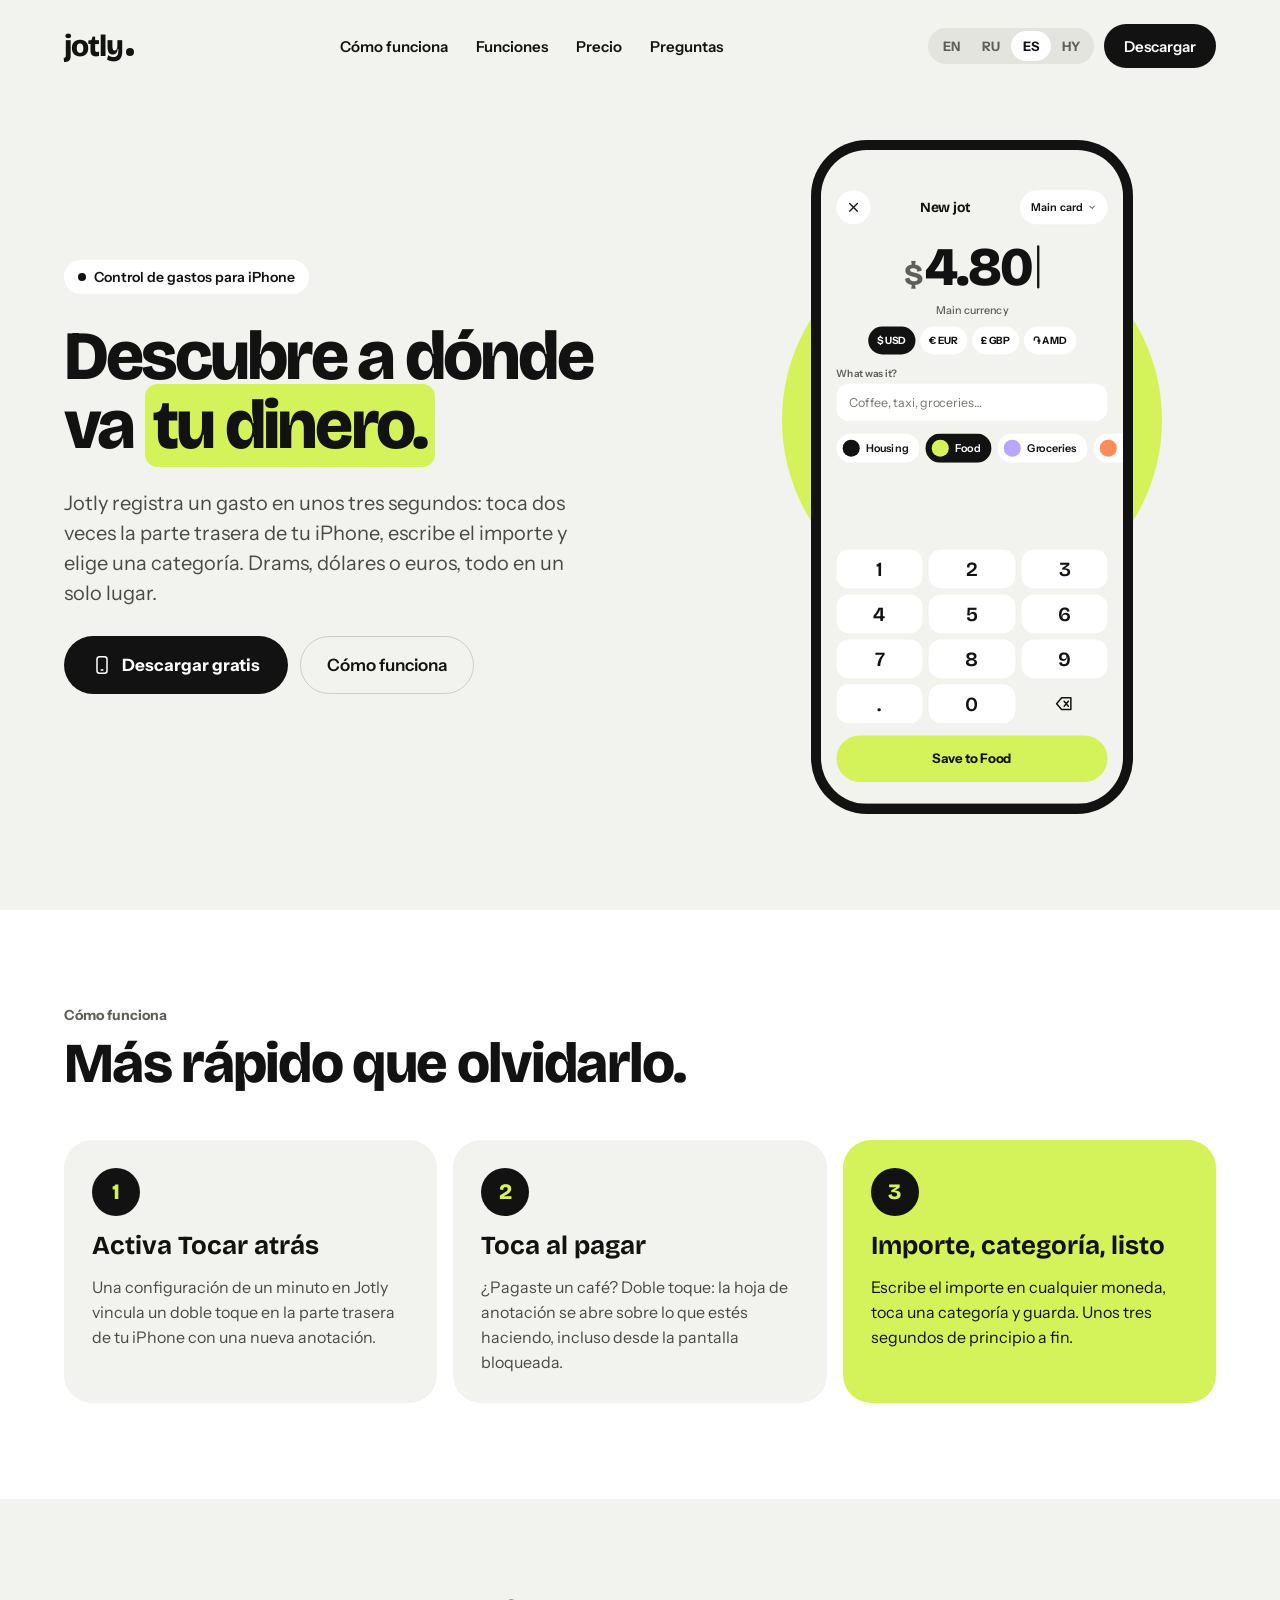
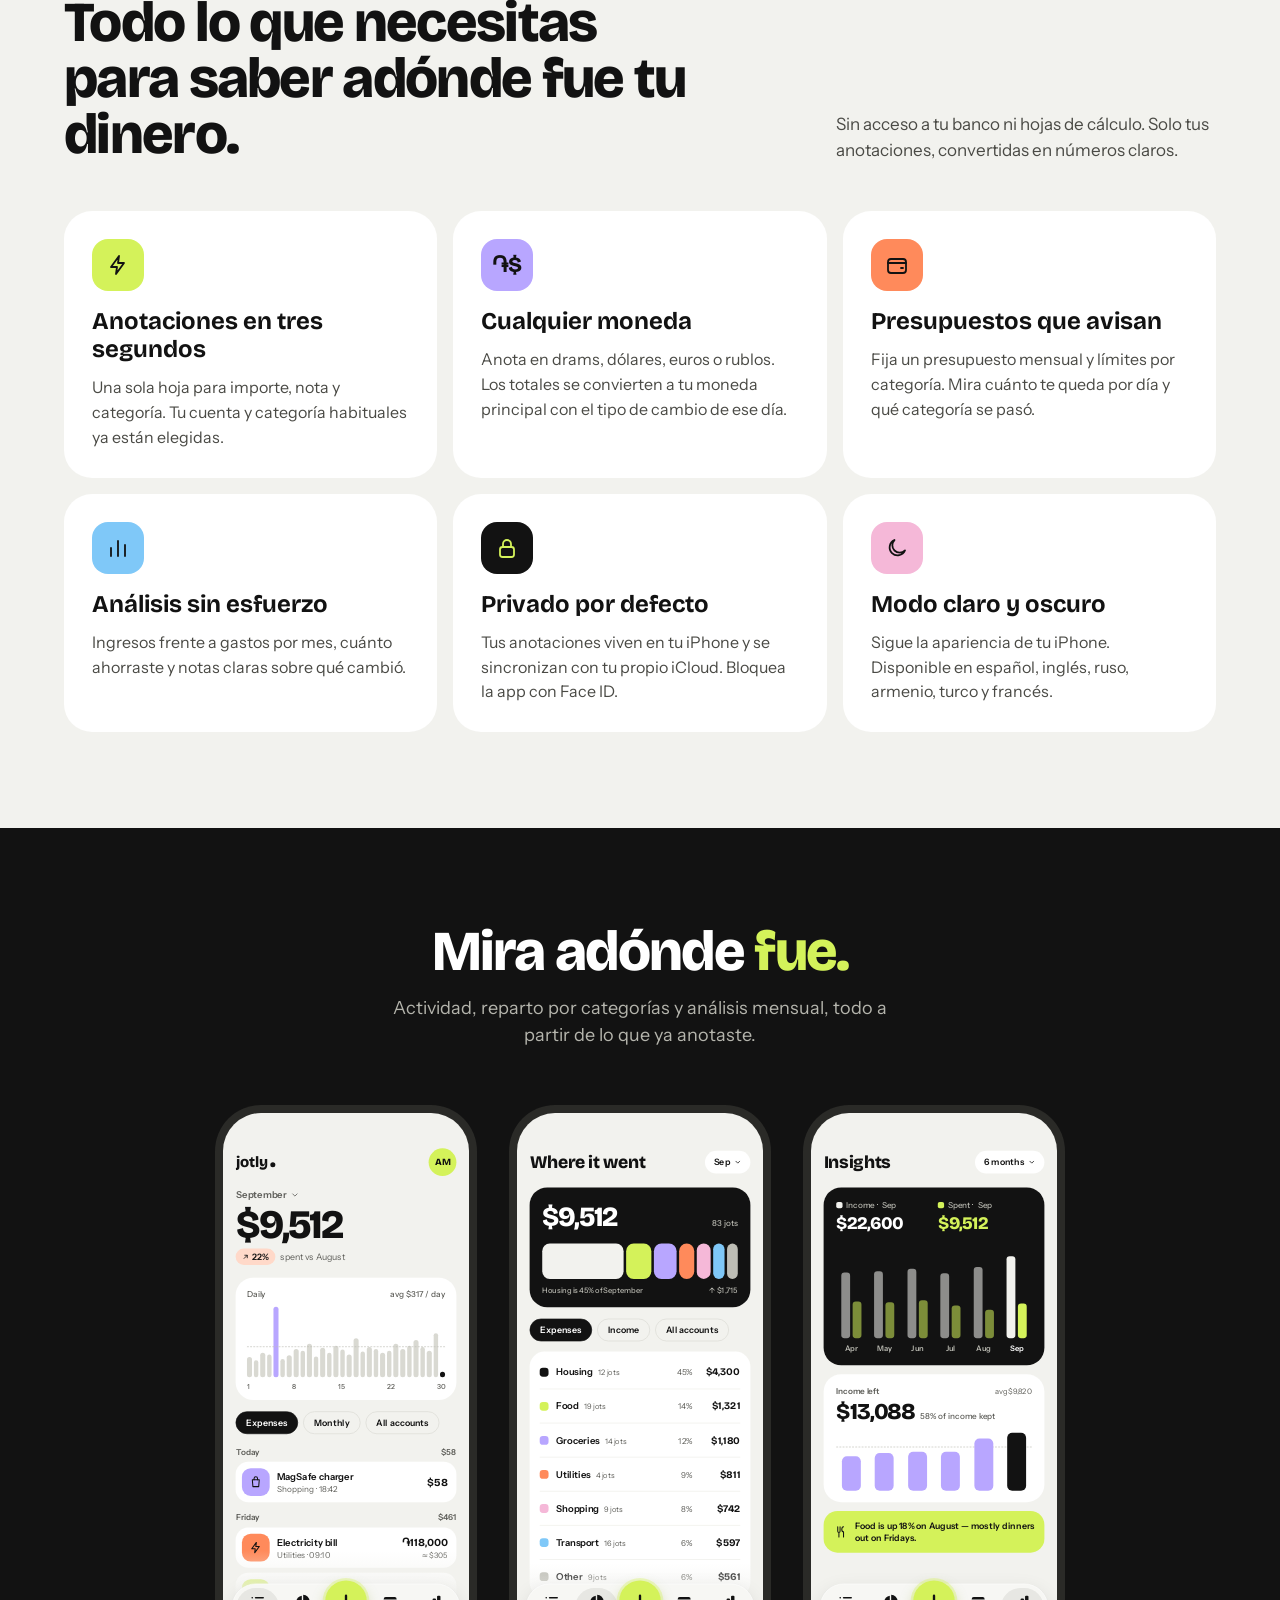
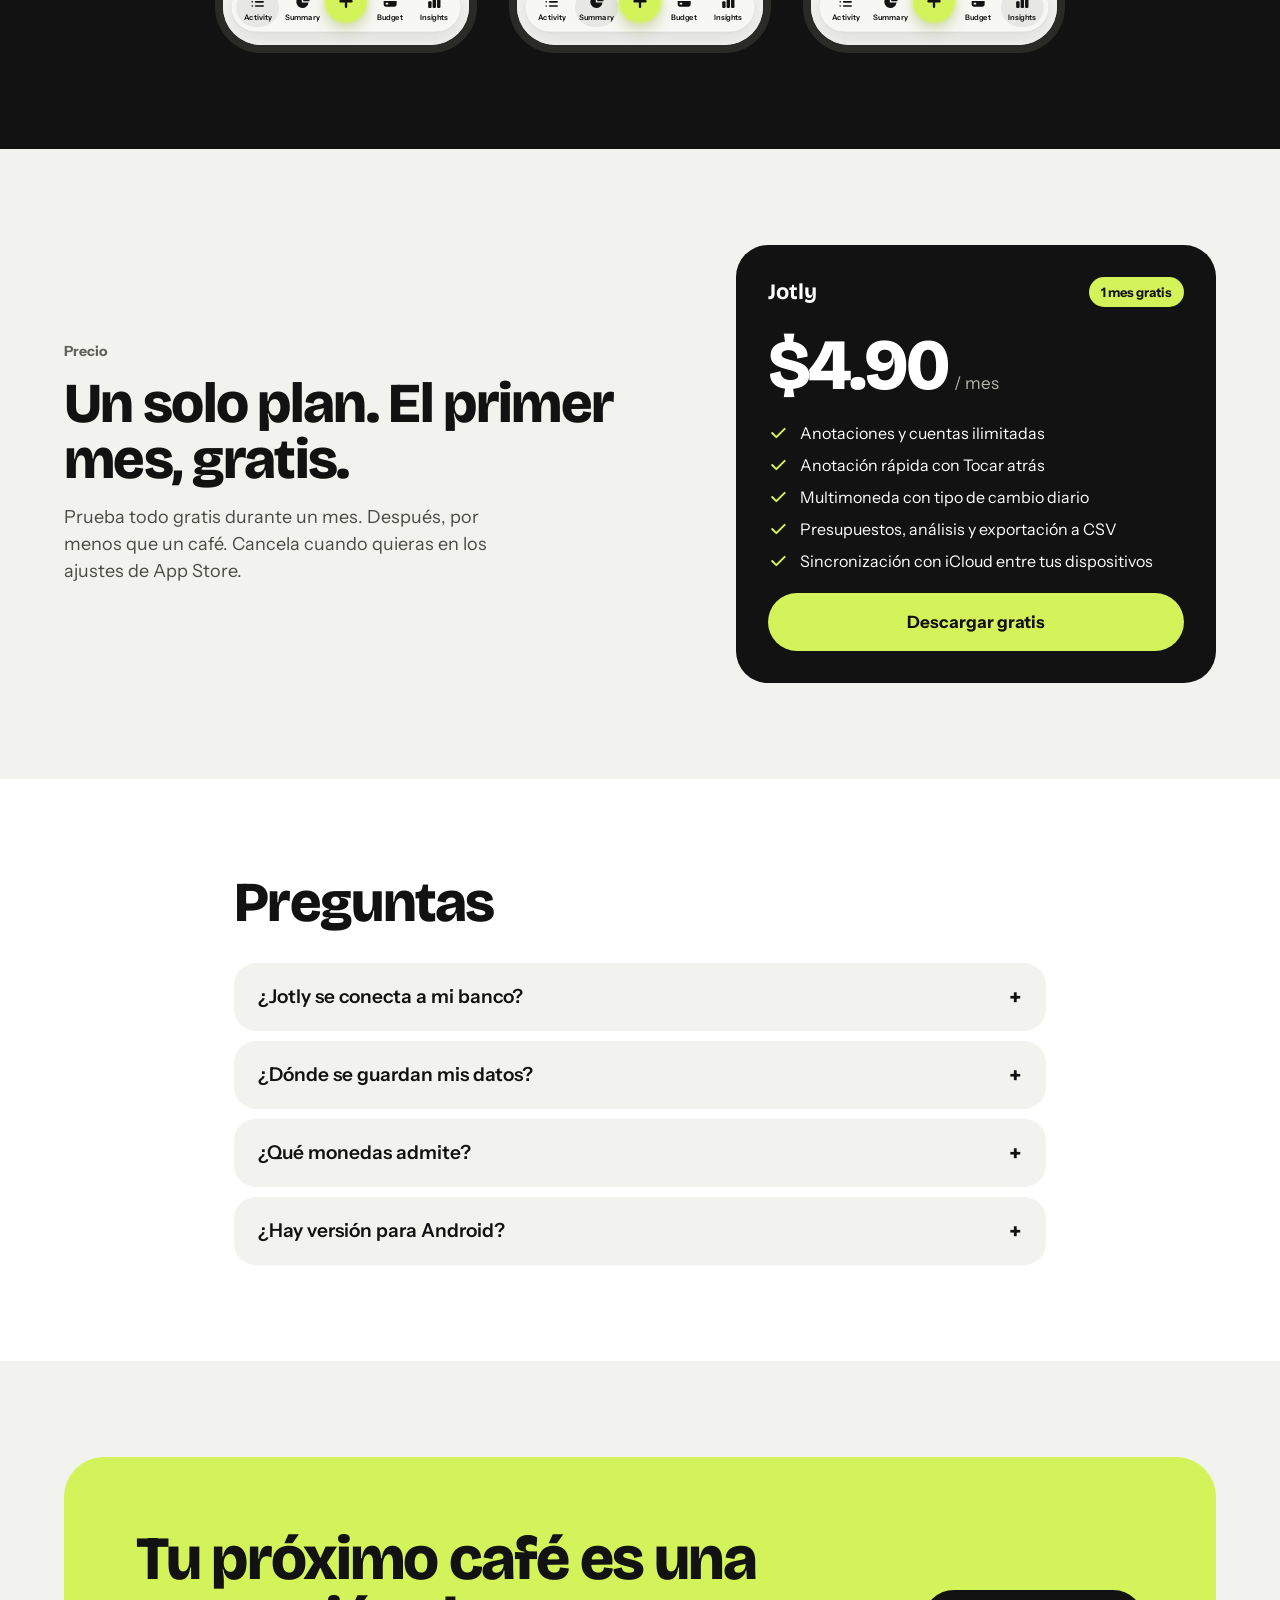
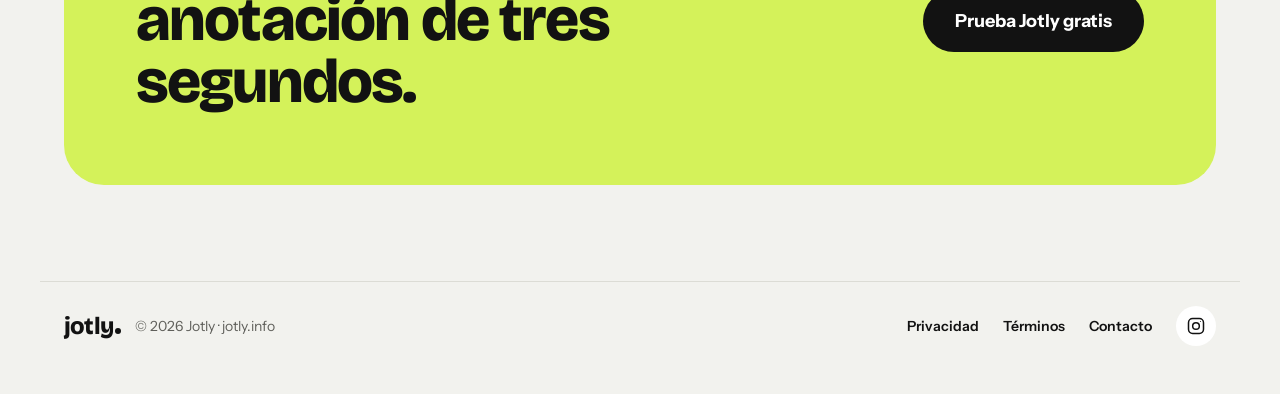
==== es/index.html @ 3db98c21 "Separate language pages: /ru/, /es/, /hy/ with hreflang - Each language is its own indexable page wi" ====
<!doctype html>
<html lang="es">
<head>
<meta charset="utf-8">
<meta name="viewport" content="width=device-width, initial-scale=1">
<title>Jotly — App para controlar tus gastos en iPhone</title>
<meta name="description" content="Registra un gasto en 3 segundos: toca dos veces la parte trasera de tu iPhone, escribe el importe y elige una categoría. Multimoneda, presupuestos y estadísticas.">
<meta name="theme-color" content="#F2F2EE">
<meta property="og:title" content="Jotly — App para controlar tus gastos en iPhone">
<meta property="og:description" content="Registra un gasto en 3 segundos: toca dos veces la parte trasera de tu iPhone, escribe el importe y elige una categoría. Multimoneda, presupuestos y estadísticas.">
<meta property="og:url" content="https://jotly.info/es/">
<meta property="og:type" content="website">
<meta property="og:locale" content="es_ES">
<meta property="og:site_name" content="Jotly">
<meta property="og:image" content="https://jotly.info/icons/og-image.png">
<meta property="og:image:width" content="1200">
<meta property="og:image:height" content="630">
<meta name="twitter:card" content="summary_large_image">
<meta name="twitter:image" content="https://jotly.info/icons/og-image.png">
<meta name="apple-itunes-app" content="app-id=6829495781">
<link rel="canonical" href="https://jotly.info/es/">
<!-- i18n:alternates -->
<link rel="alternate" hreflang="en" href="https://jotly.info/">
<link rel="alternate" hreflang="ru" href="https://jotly.info/ru/">
<link rel="alternate" hreflang="es" href="https://jotly.info/es/">
<link rel="alternate" hreflang="hy" href="https://jotly.info/hy/">
<link rel="alternate" hreflang="x-default" href="https://jotly.info/">
<!-- /i18n:alternates -->
<script type="application/ld+json">
[
 {
  "@context": "https://schema.org",
  "@type": "WebSite",
  "name": "Jotly",
  "alternateName": [
   "jotly.info",
   "Jotly app"
  ],
  "url": "https://jotly.info/"
 },
 {
  "@context": "https://schema.org",
  "@type": "Organization",
  "name": "Jotly",
  "url": "https://jotly.info/",
  "logo": "https://jotly.info/icons/icon-512.png",
  "sameAs": [
   "https://apps.apple.com/am/app/jotly-expense-tracker/id6829495781",
   "https://www.instagram.com/jotly.app/"
  ]
 },
 {
  "@context": "https://schema.org",
  "@type": "MobileApplication",
  "name": "Jotly: Quick Expense Jot",
  "operatingSystem": "iOS",
  "applicationCategory": "FinanceApplication",
  "url": "https://jotly.info/",
  "installUrl": "https://apps.apple.com/am/app/jotly-expense-tracker/id6829495781",
  "image": "https://jotly.info/icons/icon-512.png",
  "description": "Log an expense in about three seconds: double-tap the back of your iPhone, type the amount, pick a category. Multi-currency, budgets and insights."
 }
]
</script>
<link rel="icon" href="../favicon.ico" sizes="48x48">
<link rel="icon" href="../icons/favicon-32.png" type="image/png" sizes="32x32">
<link rel="icon" href="../icons/favicon-16.png" type="image/png" sizes="16x16">
<link rel="apple-touch-icon" href="../icons/apple-touch-icon.png">
<link rel="manifest" href="../site.webmanifest">
<link rel="preconnect" href="https://fonts.googleapis.com">
<link rel="preconnect" href="https://fonts.gstatic.com" crossorigin>
<link rel="stylesheet" href="https://fonts.googleapis.com/css2?family=Bricolage+Grotesque:opsz,wght@12..96,500;12..96,700;12..96,800&family=Instrument+Sans:wght@400;500;600;700&display=swap">
<!-- i18n:fonts --><!-- /i18n:fonts -->
<link rel="stylesheet" href="../css/styles.css">
</head>
<body>

<header class="site-header wrap">
  <a href="#top" class="logo" aria-label="Jotly home">jotly<span class="logo-dot"></span></a>
  <nav aria-label="Main" class="main-nav">
    <a href="#how" data-i18n="nav.how">Cómo funciona</a>
    <a href="#features" data-i18n="nav.features">Funciones</a>
    <a href="#pricing" data-i18n="nav.pricing">Precio</a>
    <a href="#faq" data-i18n="nav.faq">Preguntas</a>
  </nav>
  <div class="header-actions">
    <nav aria-label="Language" class="lang"><!-- i18n:switch -->
      <a href="../" hreflang="en" lang="en" title="English">EN</a>
      <a href="../ru/" hreflang="ru" lang="ru" title="Русский">RU</a>
      <a href="../es/" hreflang="es" lang="es" title="Español" aria-current="page">ES</a>
      <a href="../hy/" hreflang="hy" lang="hy" title="Հայերեն">HY</a>
    <!-- /i18n:switch --></nav>
    <a href="https://apps.apple.com/am/app/jotly-expense-tracker/id6829495781" class="btn btn-dark btn-sm" data-i18n="nav.cta">Descargar</a>
  </div>
</header>

<main>

<section id="top" class="hero wrap">
  <div class="hero-copy">
    <span class="pill"><span class="pill-dot"></span><span data-i18n="hero.badge">Control de gastos para iPhone</span></span>
    <h1 class="hero-title" data-i18n-html="hero.title">Descubre a dónde<br>va <mark>tu dinero.</mark></h1>
    <p class="hero-lede" data-i18n="hero.lede">Jotly registra un gasto en unos tres segundos: toca dos veces la parte trasera de tu iPhone, escribe el importe y elige una categoría. Drams, dólares o euros, todo en un solo lugar.</p>
    <div class="hero-ctas">
      <a href="https://apps.apple.com/am/app/jotly-expense-tracker/id6829495781" class="btn btn-dark btn-lg">
        <svg width="20" height="20" viewBox="0 0 24 24" fill="none" stroke="currentColor" stroke-width="1.8" stroke-linecap="round" stroke-linejoin="round" aria-hidden="true"><rect x="6" y="2" width="12" height="20" rx="3"/><path d="M11 18h2"/></svg>
        <span data-i18n="hero.cta">Descargar gratis</span>
      </a>
      <a href="#how" class="btn btn-outline btn-lg" data-i18n="hero.cta2">Cómo funciona</a>
    </div>
  </div>

  <div class="hero-visual">
    <div class="hero-blob" aria-hidden="true"></div>
    <div class="phone phone-lg">
      <div class="phone-screen">
        <div class="screen-scale">
          <!-- Quick jot screen (interactive demo) -->
          <div class="scr scr-jot" id="quickjot">
            <header class="jot-head">
              <span class="circ-btn" aria-hidden="true"><svg width="20" height="20" viewBox="0 0 24 24" fill="none" stroke="currentColor" stroke-width="2" stroke-linecap="round"><path d="M6 6l12 12M18 6L6 18"/></svg></span>
              <span class="jot-title">New jot</span>
              <span class="soft-chip">Main card<svg width="12" height="12" viewBox="0 0 24 24" fill="none" stroke="currentColor" stroke-width="2.4" stroke-linecap="round" stroke-linejoin="round" aria-hidden="true"><path d="M6 9l6 6 6-6"/></svg></span>
            </header>
            <div class="jot-amount-wrap">
              <div class="jot-amount" aria-live="polite">
                <span class="jot-sym" data-jot="sym">$</span>
                <span class="jot-num" data-jot="amount">4.80</span>
                <span class="jot-caret" aria-hidden="true"></span>
              </div>
              <div class="jot-conv" data-jot="conv"></div>
              <div role="group" aria-label="Currency" class="jot-curs" data-jot="curs"></div>
            </div>
            <div class="jot-note">
              <label for="jot-note">What was it?</label>
              <input id="jot-note" type="text" placeholder="Coffee, taxi, groceries…" autocomplete="off">
            </div>
            <div role="group" aria-label="Category" class="jot-cats" data-jot="cats"></div>
            <div class="spacer"></div>
            <div class="jot-keys" data-jot="keys"></div>
            <button type="button" class="jot-save" data-jot="save">Save to Food</button>
          </div>
        </div>
      </div>
    </div>
  </div>
</section>

<section id="how" class="band-white">
  <div class="wrap section stack-48">
    <div class="section-head">
      <span class="kicker" data-i18n="how.kicker">Cómo funciona</span>
      <h2 data-i18n="how.title">Más rápido que olvidarlo.</h2>
    </div>
    <ol class="steps">
      <li class="step">
        <span class="step-num">1</span>
        <h3 data-i18n="how.s1.t">Activa Tocar atrás</h3>
        <p data-i18n="how.s1.p">Una configuración de un minuto en Jotly vincula un doble toque en la parte trasera de tu iPhone con una nueva anotación.</p>
      </li>
      <li class="step">
        <span class="step-num">2</span>
        <h3 data-i18n="how.s2.t">Toca al pagar</h3>
        <p data-i18n="how.s2.p">¿Pagaste un café? Doble toque: la hoja de anotación se abre sobre lo que estés haciendo, incluso desde la pantalla bloqueada.</p>
      </li>
      <li class="step step-lime">
        <span class="step-num">3</span>
        <h3 data-i18n="how.s3.t">Importe, categoría, listo</h3>
        <p data-i18n="how.s3.p">Escribe el importe en cualquier moneda, toca una categoría y guarda. Unos tres segundos de principio a fin.</p>
      </li>
    </ol>
  </div>
</section>

<section id="features" class="wrap section stack-48">
  <div class="features-head">
    <h2 data-i18n="feat.title">Todo lo que necesitas para saber adónde fue tu dinero.</h2>
    <p data-i18n="feat.lede">Sin acceso a tu banco ni hojas de cálculo. Solo tus anotaciones, convertidas en números claros.</p>
  </div>
  <div class="features">
    <article class="feature">
      <span class="feat-icon" style="--c:var(--lime)"><svg width="24" height="24" viewBox="0 0 24 24" fill="none" stroke="#121212" stroke-width="1.8" stroke-linecap="round" stroke-linejoin="round" aria-hidden="true"><path d="M13 3L5 14h6l-1 7 8-11h-6z"/></svg></span>
      <h3 data-i18n="feat.1.t">Anotaciones en tres segundos</h3>
      <p data-i18n="feat.1.p">Una sola hoja para importe, nota y categoría. Tu cuenta y categoría habituales ya están elegidas.</p>
    </article>
    <article class="feature">
      <span class="feat-icon feat-icon-text" style="--c:var(--violet)">֏$</span>
      <h3 data-i18n="feat.2.t">Cualquier moneda</h3>
      <p data-i18n="feat.2.p">Anota en drams, dólares, euros o rublos. Los totales se convierten a tu moneda principal con el tipo de cambio de ese día.</p>
    </article>
    <article class="feature">
      <span class="feat-icon" style="--c:var(--orange)"><svg width="24" height="24" viewBox="0 0 24 24" fill="none" stroke="#121212" stroke-width="1.8" stroke-linecap="round" stroke-linejoin="round" aria-hidden="true"><rect x="3" y="6" width="18" height="14" rx="3"/><path d="M3 10h18M16 15h2"/></svg></span>
      <h3 data-i18n="feat.3.t">Presupuestos que avisan</h3>
      <p data-i18n="feat.3.p">Fija un presupuesto mensual y límites por categoría. Mira cuánto te queda por día y qué categoría se pasó.</p>
    </article>
    <article class="feature">
      <span class="feat-icon" style="--c:var(--sky)"><svg width="24" height="24" viewBox="0 0 24 24" fill="none" stroke="#121212" stroke-width="1.8" stroke-linecap="round" stroke-linejoin="round" aria-hidden="true"><path d="M5 20v-8M12 20V5M19 20v-11"/></svg></span>
      <h3 data-i18n="feat.4.t">Análisis sin esfuerzo</h3>
      <p data-i18n="feat.4.p">Ingresos frente a gastos por mes, cuánto ahorraste y notas claras sobre qué cambió.</p>
    </article>
    <article class="feature">
      <span class="feat-icon" style="--c:var(--ink)"><svg width="24" height="24" viewBox="0 0 24 24" fill="none" stroke="#D4F25A" stroke-width="1.8" stroke-linecap="round" stroke-linejoin="round" aria-hidden="true"><rect x="5" y="11" width="14" height="10" rx="2.5"/><path d="M8 11V8a4 4 0 0 1 8 0v3"/></svg></span>
      <h3 data-i18n="feat.5.t">Privado por defecto</h3>
      <p data-i18n="feat.5.p">Tus anotaciones viven en tu iPhone y se sincronizan con tu propio iCloud. Bloquea la app con Face ID.</p>
    </article>
    <article class="feature">
      <span class="feat-icon" style="--c:var(--pink)"><svg width="24" height="24" viewBox="0 0 24 24" fill="none" stroke="#121212" stroke-width="1.8" stroke-linecap="round" stroke-linejoin="round" aria-hidden="true"><path d="M20 14.5A8 8 0 1 1 9.5 4a6.5 6.5 0 0 0 10.5 10.5z"/></svg></span>
      <h3 data-i18n="feat.6.t">Modo claro y oscuro</h3>
      <p data-i18n="feat.6.p">Sigue la apariencia de tu iPhone. Disponible en español, inglés, ruso, armenio, turco y francés.</p>
    </article>
  </div>
</section>

<section aria-label="App screens" class="band-dark">
  <div class="wrap section screens-section">
    <div class="center-head">
      <h2 data-i18n-html="screens.title">Mira adónde <span class="lime-text">fue.</span></h2>
      <p data-i18n="screens.lede">Actividad, reparto por categorías y análisis mensual, todo a partir de lo que ya anotaste.</p>
    </div>
    <div class="screens">

      <!-- Activity -->
      <div class="phone phone-sm"><div class="phone-screen"><div class="screen-scale">
        <div class="scr scr-tab">
          <header class="tab-head">
            <div class="logo logo-app">jotly<span class="logo-dot"></span></div>
            <span class="avatar">AM</span>
          </header>
          <section class="act-top">
            <span class="month-btn">September<svg width="14" height="14" viewBox="0 0 24 24" fill="none" stroke="currentColor" stroke-width="2.2" stroke-linecap="round" stroke-linejoin="round" aria-hidden="true"><path d="M6 9l6 6 6-6"/></svg></span>
            <div class="big-num">$9,512</div>
            <div class="delta-line"><span class="delta"><svg width="12" height="12" viewBox="0 0 24 24" fill="none" stroke="currentColor" stroke-width="2.6" stroke-linecap="round" stroke-linejoin="round" aria-hidden="true"><path d="M7 17L17 7M9 7h8v8"/></svg>22%</span>spent vs August</div>
          </section>
          <section class="card-white daily">
            <div class="row-between muted-13"><span>Daily</span><span>avg $317 / day</span></div>
            <div class="bars" id="daily-bars"><div class="bars-avg"></div></div>
            <div class="row-between bar-axis"><span>1</span><span>8</span><span>15</span><span>22</span><span>30</span></div>
          </section>
          <div class="chips">
            <span class="chip chip-on">Expenses</span><span class="chip">Monthly</span><span class="chip">All accounts</span>
          </div>
          <section class="tx-list">
            <div class="row-between tx-day"><span>Today</span><span>$58</span></div>
            <div class="tx">
              <div class="tx-icon" style="background:#B8A6FF"><svg width="22" height="22" viewBox="0 0 24 24" fill="none" stroke="#121212" stroke-width="1.8" stroke-linecap="round" stroke-linejoin="round" aria-hidden="true"><path d="M6 8h12l-1 12H7L6 8z"/><path d="M9 8V6a3 3 0 0 1 6 0v2"/></svg></div>
              <div class="tx-main"><span class="tx-name">MagSafe charger</span><span class="tx-meta">Shopping · 18:42</span></div>
              <span class="tx-amt">$58</span>
            </div>
            <div class="row-between tx-day tx-day-gap"><span>Friday</span><span>$461</span></div>
            <div class="tx">
              <div class="tx-icon" style="background:#FF8A5B"><svg width="22" height="22" viewBox="0 0 24 24" fill="none" stroke="#121212" stroke-width="1.8" stroke-linecap="round" stroke-linejoin="round" aria-hidden="true"><path d="M13 3L5 14h6l-1 7 8-11h-6z"/></svg></div>
              <div class="tx-main"><span class="tx-name">Electricity bill</span><span class="tx-meta">Utilities · 09:10</span></div>
              <span class="tx-amt-wrap"><span class="tx-amt">֏118,000</span><span class="tx-conv">≈ $305</span></span>
            </div>
            <div class="tx">
              <div class="tx-icon" style="background:#D4F25A"><svg width="22" height="22" viewBox="0 0 24 24" fill="none" stroke="#121212" stroke-width="1.8" stroke-linecap="round" stroke-linejoin="round" aria-hidden="true"><path d="M7 3v8a2 2 0 0 0 4 0V3M9 13v8M17 3c-2 0-3 2-3 5s1 4 3 4v9"/></svg></div>
              <div class="tx-main"><span class="tx-name">Dinner out</span><span class="tx-meta">Food · 20:15</span></div>
              <span class="tx-amt">$132</span>
            </div>
          </section>
          <div class="fade" aria-hidden="true"></div>
          <div class="tabbar" data-active="activity" aria-hidden="true"></div>
        </div>
      </div></div></div>

      <!-- Summary -->
      <div class="phone phone-sm"><div class="phone-screen"><div class="screen-scale">
        <div class="scr scr-tab">
          <header class="tab-head">
            <span class="scr-h1">Where it went</span>
            <span class="soft-chip soft-chip-sm">Sep<svg width="12" height="12" viewBox="0 0 24 24" fill="none" stroke="currentColor" stroke-width="2.4" stroke-linecap="round" stroke-linejoin="round" aria-hidden="true"><path d="M6 9l6 6 6-6"/></svg></span>
          </header>
          <section class="card-dark sum-card">
            <div class="row-between baseline">
              <span class="dark-num">$9,512</span>
              <span class="grey-13">83 jots</span>
            </div>
            <div class="split" id="sum-split"></div>
            <div class="row-between grey-12 split-foot"><span>Housing is 45% of September</span><span>↑ $1,715</span></div>
          </section>
          <div class="chips">
            <span class="chip chip-on">Expenses</span><span class="chip">Income</span><span class="chip">All accounts</span>
          </div>
          <ul class="cat-list" id="sum-list"></ul>
          <div class="fade fade-130" aria-hidden="true"></div>
          <div class="tabbar" data-active="summary" aria-hidden="true"></div>
        </div>
      </div></div></div>

      <!-- Insights -->
      <div class="phone phone-sm"><div class="phone-screen"><div class="screen-scale">
        <div class="scr scr-tab" id="insights">
          <header class="tab-head">
            <span class="scr-h1">Insights</span>
            <span class="soft-chip soft-chip-sm">6 months<svg width="12" height="12" viewBox="0 0 24 24" fill="none" stroke="currentColor" stroke-width="2.4" stroke-linecap="round" stroke-linejoin="round" aria-hidden="true"><path d="M6 9l6 6 6-6"/></svg></span>
          </header>
          <section class="card-dark ins-card">
            <div class="ins-totals">
              <div class="ins-total"><span class="grey-13 legend"><span class="sw" style="background:#F2F2EE"></span>Income · <span data-ins="name">Sep</span></span><span class="ins-num" data-ins="inc">$22,600</span></div>
              <div class="ins-total"><span class="grey-13 legend"><span class="sw" style="background:#D4F25A"></span>Spent · <span data-ins="name">Sep</span></span><span class="ins-num lime-text" data-ins="exp">$9,512</span></div>
            </div>
            <div class="ins-months" data-ins="months"></div>
          </section>
          <section class="card-white left-card">
            <div class="row-between baseline"><span class="muted-13 bold">Income left</span><span class="muted-12">avg $9,820</span></div>
            <div class="left-line"><span class="left-num" data-ins="left">$13,088</span><span class="muted-13"><span data-ins="rate">58%</span> of income kept</span></div>
            <div class="left-bars" data-ins="leftbars"><div class="left-avg" data-ins="avg"></div></div>
          </section>
          <div class="ins-note">
            <svg width="22" height="22" viewBox="0 0 24 24" fill="none" stroke="#121212" stroke-width="1.8" stroke-linecap="round" stroke-linejoin="round" aria-hidden="true"><path d="M7 3v8a2 2 0 0 0 4 0V3M9 13v8M17 3c-2 0-3 2-3 5s1 4 3 4v9"/></svg>
            <span>Food is up 18% on August — mostly dinners out on Fridays.</span>
          </div>
          <div class="fade fade-120" aria-hidden="true"></div>
          <div class="tabbar" data-active="insights" aria-hidden="true"></div>
        </div>
      </div></div></div>

    </div>
  </div>
</section>

<section id="pricing" class="wrap section pricing">
  <div class="pricing-copy">
    <span class="kicker" data-i18n="price.kicker">Precio</span>
    <h2 data-i18n="price.title">Un solo plan. El primer mes, gratis.</h2>
    <p data-i18n="price.lede">Prueba todo gratis durante un mes. Después, por menos que un café. Cancela cuando quieras en los ajustes de App Store.</p>
  </div>
  <div class="price-card">
    <div class="row-between center">
      <span class="price-name">Jotly</span>
      <span class="lime-badge" data-i18n="price.badge">1 mes gratis</span>
    </div>
    <div class="price"><span class="price-num">$4.90</span><span class="price-per" data-i18n="price.per">/ mes</span></div>
    <ul class="checks">
      <li><svg width="20" height="20" viewBox="0 0 24 24" fill="none" stroke="#D4F25A" stroke-width="2.4" stroke-linecap="round" stroke-linejoin="round" aria-hidden="true"><path d="M5 12l5 5L20 7"/></svg><span data-i18n="price.f1">Anotaciones y cuentas ilimitadas</span></li>
      <li><svg width="20" height="20" viewBox="0 0 24 24" fill="none" stroke="#D4F25A" stroke-width="2.4" stroke-linecap="round" stroke-linejoin="round" aria-hidden="true"><path d="M5 12l5 5L20 7"/></svg><span data-i18n="price.f2">Anotación rápida con Tocar atrás</span></li>
      <li><svg width="20" height="20" viewBox="0 0 24 24" fill="none" stroke="#D4F25A" stroke-width="2.4" stroke-linecap="round" stroke-linejoin="round" aria-hidden="true"><path d="M5 12l5 5L20 7"/></svg><span data-i18n="price.f3">Multimoneda con tipo de cambio diario</span></li>
      <li><svg width="20" height="20" viewBox="0 0 24 24" fill="none" stroke="#D4F25A" stroke-width="2.4" stroke-linecap="round" stroke-linejoin="round" aria-hidden="true"><path d="M5 12l5 5L20 7"/></svg><span data-i18n="price.f4">Presupuestos, análisis y exportación a CSV</span></li>
      <li><svg width="20" height="20" viewBox="0 0 24 24" fill="none" stroke="#D4F25A" stroke-width="2.4" stroke-linecap="round" stroke-linejoin="round" aria-hidden="true"><path d="M5 12l5 5L20 7"/></svg><span data-i18n="price.f5">Sincronización con iCloud entre tus dispositivos</span></li>
    </ul>
    <a href="https://apps.apple.com/am/app/jotly-expense-tracker/id6829495781" class="btn btn-lime btn-lg btn-block" data-i18n="price.cta">Descargar gratis</a>
  </div>
</section>

<section id="faq" class="band-white">
  <div class="wrap-narrow section faq">
    <h2 data-i18n="faq.title">Preguntas</h2>
    <div class="faq-list">
      <details><summary data-i18n="faq.1.q">¿Jotly se conecta a mi banco?</summary><p data-i18n="faq.1.a">No. Tú anotas lo que gastas, así que no hace falta acceder a tu banco. Pronto llegarán las anotaciones automáticas de pagos con Apple Wallet.</p></details>
      <details><summary data-i18n="faq.2.q">¿Dónde se guardan mis datos?</summary><p data-i18n="faq.2.a">En tu iPhone, sincronizados con tu propia cuenta de iCloud. Puedes exportarlo todo a CSV cuando quieras.</p></details>
      <details><summary data-i18n="faq.3.q">¿Qué monedas admite?</summary><p data-i18n="faq.3.a">Cualquiera. Elige una moneda principal para totales y presupuestos; cada anotación conserva su importe original y el tipo de cambio de ese día.</p></details>
      <details><summary data-i18n="faq.4.q">¿Hay versión para Android?</summary><p data-i18n="faq.4.a">Por ahora Jotly es solo para iPhone. Está disponible en español, inglés, ruso, armenio, turco y francés.</p></details>
    </div>
  </div>
</section>

<section class="wrap section">
  <div class="final-cta">
    <h2 data-i18n="final.title">Tu próximo café es una anotación de tres segundos.</h2>
    <a href="https://apps.apple.com/am/app/jotly-expense-tracker/id6829495781" class="btn btn-dark btn-xl" data-i18n="final.cta">Prueba Jotly gratis</a>
  </div>
</section>

</main>

<footer class="site-footer wrap">
  <div class="footer-brand">
    <span class="logo logo-sm">jotly<span class="logo-dot"></span></span>
    <span class="muted-14">© 2026 Jotly · jotly.info</span>
  </div>
  <nav aria-label="Footer" class="footer-nav">
    <a href="../privacy.html" data-i18n="foot.privacy">Privacidad</a>
    <a href="../terms.html" data-i18n="foot.terms">Términos</a>
    <a href="../contact.html" data-i18n="foot.contact">Contacto</a>
    <a href="https://www.instagram.com/jotly.app/" class="social" aria-label="Jotly on Instagram (@jotly.app)" target="_blank" rel="noopener"><svg width="20" height="20" viewBox="0 0 24 24" fill="none" stroke="currentColor" stroke-width="1.8" stroke-linecap="round" stroke-linejoin="round" aria-hidden="true"><rect x="3" y="3" width="18" height="18" rx="5"/><circle cx="12" cy="12" r="4"/><circle cx="17.3" cy="6.7" r="0.6" fill="currentColor" stroke="none"/></svg></a>
  </nav>
</footer>

<script src="../js/main.js"></script>
</body>
</html>
---- css/styles.css ----
/* Jotly website — tokens from the Jotly design canvas */
:root {
  --bg: #F2F2EE;
  --ink: #121212;
  --white: #FFFFFF;
  --lime: #D4F25A;
  --violet: #B8A6FF;
  --orange: #FF8A5B;
  --sky: #7FC8F8;
  --pink: #F5B8D8;
  --text-2: #4A4A45;
  --text-3: #5F5F5A;
  --grey-dark: #B5B5AD;
  --chip-bg: #E4E4DE;
  --line: #CFCFC7;
  --rule: #DCDCD5;
  --display: 'Bricolage Grotesque', system-ui, sans-serif;
  --body: 'Instrument Sans', system-ui, sans-serif;
}

*, *::before, *::after { box-sizing: border-box; }
html { scroll-behavior: smooth; -webkit-text-size-adjust: 100%; }
body { margin: 0; background: var(--bg); color: var(--ink); font-family: var(--body); -webkit-font-smoothing: antialiased; }
a { color: var(--ink); }
a:hover { color: #000; }
img, svg { flex-shrink: 0; }
button { font: inherit; }
:focus-visible { outline: 3px solid var(--ink); outline-offset: 3px; border-radius: 8px; }
.band-dark :focus-visible, .price-card :focus-visible { outline-color: var(--lime); }
@media (prefers-reduced-motion: reduce) { html { scroll-behavior: auto; } }

h2 { margin: 0; font-family: var(--display); font-weight: 800; font-size: clamp(36px, 4.4vw, 60px); line-height: 1; letter-spacing: -0.03em; }
h3 { margin: 0; font-family: var(--display); font-weight: 700; }

.wrap { max-width: 1200px; margin: 0 auto; padding-left: 24px; padding-right: 24px; }
.wrap-narrow { max-width: 860px; margin: 0 auto; padding-left: 24px; padding-right: 24px; }
.section { padding-top: 96px; padding-bottom: 96px; }
.stack-48 { display: flex; flex-direction: column; gap: 48px; }
.band-white { background: var(--white); }
.band-dark { background: var(--ink); color: var(--white); }
.kicker { font-size: 14px; font-weight: 700; color: var(--text-3); }
.lime-text { color: var(--lime); }
.muted-14 { font-size: 14px; color: var(--text-3); }
.fine { font-size: 14px; color: var(--text-3); }

/* Logo */
.logo { display: flex; align-items: baseline; font-family: var(--display); font-weight: 800; font-size: 30px; letter-spacing: -1px; text-decoration: none; color: var(--ink); }
.logo-dot { display: inline-block; width: 8px; height: 8px; border-radius: 4px; background: var(--ink); margin-left: 3px; }
.logo-sm { font-size: 24px; letter-spacing: -0.8px; }
.logo-sm .logo-dot { width: 6px; height: 6px; border-radius: 3px; margin-left: 2px; }

/* Buttons */
.btn { display: inline-flex; align-items: center; justify-content: center; gap: 10px; border-radius: 999px; font-weight: 700; text-decoration: none; white-space: nowrap; }
.btn-sm { height: 44px; padding: 0 20px; font-size: 15px; font-weight: 600; }
.btn-lg { height: 58px; padding: 0 28px; font-size: 17px; }
.btn-xl { height: 62px; padding: 0 32px; font-size: 18px; }
.btn-block { width: 100%; }
.btn-dark { background: var(--ink); color: var(--white); }
.btn-dark:hover { color: var(--white); background: #000; }
.btn-lime { background: var(--lime); color: var(--ink); }
.btn-lime:hover { color: var(--ink); background: #DDF870; }
.btn-outline { border: 1.5px solid var(--line); font-weight: 600; padding: 0 26px; }
.btn-outline:hover { border-color: var(--ink); }

/* Header */
.site-header { padding-top: 24px; padding-bottom: 24px; display: flex; flex-wrap: wrap; align-items: center; justify-content: space-between; gap: 16px; }
.main-nav { display: flex; flex-wrap: wrap; align-items: center; gap: 8px 28px; font-size: 15px; font-weight: 600; }
.main-nav a, .footer-nav a { text-decoration: none; }
.main-nav a:hover, .footer-nav a:hover { text-decoration: underline; text-underline-offset: 4px; }
.header-actions { display: flex; align-items: center; gap: 10px; }
.lang { display: flex; background: var(--chip-bg); border-radius: 18px; padding: 3px; }
.lang button { height: 30px; min-width: 40px; border: 0; border-radius: 15px; background: transparent; color: var(--text-3); font-size: 13px; font-weight: 700; cursor: pointer; }
.lang button[aria-pressed="true"] { background: var(--white); color: var(--ink); }
.lang a { height: 30px; min-width: 40px; padding: 0 8px; box-sizing: border-box; border-radius: 15px; color: var(--text-3); font-size: 13px; font-weight: 700; text-decoration: none; display: inline-flex; align-items: center; justify-content: center; }
.lang a:hover { color: var(--ink); }
.lang a[aria-current="page"] { background: var(--white); color: var(--ink); }
@media (max-width: 760px) { .main-nav { display: none; } }

/* Hero */
.hero { padding-top: 48px; padding-bottom: 96px; display: flex; flex-wrap: wrap; align-items: center; gap: 56px; }
.hero-copy { flex: 1 1 480px; min-width: 0; display: flex; flex-direction: column; gap: 28px; }
.pill { align-self: flex-start; display: flex; align-items: center; gap: 8px; height: 34px; padding: 0 14px; border-radius: 17px; background: var(--white); font-size: 14px; font-weight: 600; }
.pill-dot { width: 8px; height: 8px; border-radius: 4px; background: var(--ink); }
.hero-title { margin: 0; font-family: var(--display); font-weight: 800; font-size: clamp(40px, 5.4vw, 80px); line-height: 1; letter-spacing: -0.04em; }
html[lang="ru"] .hero-title { font-size: clamp(40px, 5.4vw, 80px); line-height: 1; }
html[lang="es"] .hero-title { font-size: clamp(40px, 5.4vw, 80px); line-height: 1; }
html[lang="hy"] .hero-title { font-size: clamp(36px, 4.8vw, 70px); line-height: 1.08; letter-spacing: -0.02em; }
/* Armenian: the brand fonts have no Armenian letters, so Armenian text uses Noto Sans Armenian. */
html[lang="hy"] { --display: 'Bricolage Grotesque', 'Noto Sans Armenian', system-ui, sans-serif; --body: 'Instrument Sans', 'Noto Sans Armenian', system-ui, sans-serif; }
.hero-title mark { background: var(--lime); color: inherit; border-radius: 0.18em; padding: 0 0.12em; white-space: nowrap; }
.hero-lede { margin: 0; max-width: 520px; font-size: 20px; line-height: 1.5; color: var(--text-2); }
.hero-ctas { display: flex; flex-wrap: wrap; gap: 12px; }
.hero-visual { flex: 1 1 360px; display: flex; justify-content: center; position: relative; }
.hero-blob { position: absolute; width: 380px; height: 380px; border-radius: 50%; background: var(--lime); top: 90px; max-width: 100%; }
@media (max-width: 480px) { .hero-copy { flex-basis: 100%; } }

/* Phone frames — screens are drawn at 390×844 and scaled */
.phone { position: relative; flex-shrink: 0; }
.phone-screen { overflow: hidden; }
.screen-scale { width: 390px; height: 844px; transform-origin: 0 0; transform: scale(var(--s)); }
.phone-lg { width: 322px; height: 674px; padding: 10px; border-radius: 56px; background: var(--ink); }
.phone-lg .phone-screen { width: 302px; height: 654px; border-radius: 46px; }
.phone-lg .screen-scale { --s: 0.7744; }
.phone-sm { width: 262px; height: 548px; padding: 8px; border-radius: 46px; background: #2A2A27; }
.phone-sm .phone-screen { width: 246px; height: 532px; border-radius: 38px; }
.phone-sm .screen-scale { --s: 0.6308; }

/* How it works */
.section-head { display: flex; flex-direction: column; gap: 12px; max-width: 640px; }
.steps { list-style: none; margin: 0; padding: 0; display: grid; grid-template-columns: repeat(auto-fit, minmax(260px, 1fr)); gap: 16px; }
.step { background: var(--bg); border-radius: 28px; padding: 28px; display: flex; flex-direction: column; gap: 14px; }
.step h3 { font-size: 26px; }
.step p { margin: 0; font-size: 16px; line-height: 1.55; color: var(--text-2); }
.step-lime { background: var(--lime); }
.step-lime p { color: var(--ink); }
.step-num { width: 48px; height: 48px; border-radius: 24px; background: var(--ink); color: var(--lime); display: flex; align-items: center; justify-content: center; font-family: var(--display); font-weight: 800; font-size: 22px; }

/* Features */
.features-head { display: flex; flex-wrap: wrap; justify-content: space-between; align-items: flex-end; gap: 16px; }
.features-head h2 { max-width: 640px; }
.features-head p { margin: 0; max-width: 380px; font-size: 17px; line-height: 1.5; color: var(--text-2); }
.features { display: grid; grid-template-columns: repeat(auto-fit, minmax(300px, 1fr)); gap: 16px; }
@media (max-width: 360px) { .features { grid-template-columns: 1fr; } }
.feature { background: var(--white); border-radius: 28px; padding: 28px; display: flex; flex-direction: column; gap: 12px; }
.feature h3 { margin-top: 4px; font-size: 24px; }
.feature p { margin: 0; font-size: 16px; line-height: 1.55; color: var(--text-2); }
.feat-icon { width: 52px; height: 52px; border-radius: 16px; background: var(--c); display: flex; align-items: center; justify-content: center; }
.feat-icon-text { font-family: var(--display); font-weight: 800; font-size: 22px; color: var(--ink); }

/* Screens band */
.screens-section { display: flex; flex-direction: column; align-items: center; gap: 56px; }
.center-head { display: flex; flex-direction: column; align-items: center; gap: 14px; text-align: center; }
.center-head p { margin: 0; max-width: 520px; font-size: 18px; line-height: 1.5; color: var(--grey-dark); }
.screens { display: flex; flex-wrap: wrap; justify-content: center; gap: 32px; }

/* Pricing */
.pricing { display: flex; flex-wrap: wrap; align-items: center; gap: 48px; }
.pricing-copy { flex: 1 1 420px; min-width: 0; display: flex; flex-direction: column; gap: 16px; }
.pricing-copy p { margin: 0; max-width: 460px; font-size: 18px; line-height: 1.5; color: var(--text-2); }
.price-card { flex: 1 1 400px; max-width: 480px; background: var(--ink); color: var(--white); border-radius: 32px; padding: 32px; display: flex; flex-direction: column; gap: 22px; }
@media (max-width: 480px) { .pricing-copy, .price-card { flex-basis: 100%; } .price-card { padding: 24px; } }
.row-between { display: flex; justify-content: space-between; }
.row-between.center { align-items: center; }
.row-between.baseline { align-items: baseline; }
.price-name { font-family: var(--display); font-weight: 700; font-size: 22px; }
.lime-badge { height: 30px; padding: 0 12px; border-radius: 15px; background: var(--lime); color: var(--ink); font-size: 13px; font-weight: 700; display: flex; align-items: center; }
.price { display: flex; align-items: baseline; gap: 6px; }
.price-num { font-family: var(--display); font-weight: 800; font-size: 72px; letter-spacing: -0.04em; line-height: 1; }
.price-per { font-size: 17px; color: var(--grey-dark); }
.checks { list-style: none; margin: 0; padding: 0; display: flex; flex-direction: column; gap: 12px; font-size: 16px; }
.checks li { display: flex; gap: 12px; align-items: center; }

/* FAQ */
.faq { display: flex; flex-direction: column; gap: 32px; }
.faq-list { display: flex; flex-direction: column; gap: 10px; }
.faq details { background: var(--bg); border-radius: 22px; padding: 22px 24px; }
.faq summary { cursor: pointer; font-size: 19px; font-weight: 600; list-style: none; display: flex; justify-content: space-between; gap: 16px; }
.faq summary::-webkit-details-marker { display: none; }
.faq summary::after { content: "+"; font-family: var(--display); font-weight: 700; font-size: 24px; line-height: 1; transition: transform .2s; }
.faq details[open] summary::after { transform: rotate(45deg); }
.faq details p { margin: 12px 0 0; font-size: 16px; line-height: 1.55; color: var(--text-2); }

/* Final CTA */
.final-cta { background: var(--lime); border-radius: 40px; padding: clamp(36px, 6vw, 72px); display: flex; flex-wrap: wrap; align-items: center; justify-content: space-between; gap: 28px; }
.final-cta h2 { max-width: 680px; font-size: clamp(36px, 4.8vw, 64px); }

/* Footer */
.site-footer { padding-top: 24px; padding-bottom: 48px; display: flex; flex-wrap: wrap; justify-content: space-between; align-items: center; gap: 20px; border-top: 1px solid var(--rule); }
.footer-brand { display: flex; align-items: center; gap: 14px; }
.footer-nav { display: flex; flex-wrap: wrap; align-items: center; gap: 24px; font-size: 14px; font-weight: 600; }
.footer-nav a.social { width: 40px; height: 40px; border-radius: 20px; background: var(--white); display: inline-flex; align-items: center; justify-content: center; color: var(--ink); }
.footer-nav a.social:hover { background: var(--lime); text-decoration: none; }

/* ───────── App screens (390×844 canvas) ───────── */
.scr { width: 390px; height: 844px; position: relative; overflow: hidden; background: var(--bg); color: var(--ink); font-family: var(--body); }
.scr-tab { padding: 56px 20px 0; }
.scr-jot { padding: 52px 20px 28px; display: flex; flex-direction: column; gap: 16px; }
.spacer { flex: 1; }
.muted-13 { font-size: 13px; color: var(--text-3); font-weight: 500; }
.muted-12 { font-size: 12px; color: var(--text-3); }
.bold { font-weight: 600; }
.grey-13 { font-size: 13px; color: var(--grey-dark); font-weight: 500; }
.grey-12 { font-size: 12px; color: var(--grey-dark); font-weight: 500; }

.soft-chip { height: 44px; padding: 0 14px; border-radius: 22px; background: var(--white); font-size: 14px; font-weight: 600; display: flex; align-items: center; gap: 6px; }
.soft-chip-sm { height: 36px; border-radius: 18px; }
.circ-btn { width: 44px; height: 44px; border-radius: 22px; background: var(--white); display: flex; align-items: center; justify-content: center; }

/* Quick jot */
.jot-head { display: flex; align-items: center; justify-content: space-between; height: 44px; }
.jot-title { font-family: var(--display); font-weight: 700; font-size: 18px; }
.jot-amount-wrap { display: flex; flex-direction: column; align-items: center; gap: 8px; }
.jot-amount { display: flex; align-items: baseline; justify-content: center; gap: 4px; height: 78px; font-family: var(--display); font-weight: 800; letter-spacing: -2.5px; }
.jot-sym { font-size: 40px; color: var(--text-3); }
.jot-num { font-size: 70px; line-height: 78px; }
.jot-num.empty { color: #BDBDB5; }
.jot-caret { display: inline-block; width: 3px; height: 56px; background: var(--ink); border-radius: 2px; margin-left: 4px; align-self: center; animation: blink 1.1s steps(1) infinite; }
@keyframes blink { 50% { opacity: 0; } }
@media (prefers-reduced-motion: reduce) { .jot-caret { animation: none; } }
.jot-conv { height: 18px; font-size: 14px; color: var(--text-3); font-weight: 500; }
.jot-curs { display: flex; gap: 6px; justify-content: center; margin-top: 4px; }
.jot-curs button { height: 36px; padding: 0 12px; border-radius: 18px; border: 0; background: var(--white); color: var(--ink); font-size: 13px; font-weight: 700; cursor: pointer; }
.jot-curs button[aria-pressed="true"] { background: var(--ink); color: var(--white); }
.jot-note { display: flex; flex-direction: column; gap: 6px; }
.jot-note label { font-size: 13px; font-weight: 600; color: var(--text-3); }
.jot-note input { height: 48px; border: 0; border-radius: 16px; background: var(--white); padding: 0 16px; font: inherit; font-size: 16px; color: var(--ink); }
.jot-note input::placeholder { color: #76766F; }
.jot-cats { display: flex; gap: 8px; overflow-x: auto; margin: 0 -20px; padding: 0 20px; scrollbar-width: none; }
.jot-cats::-webkit-scrollbar { display: none; }
.jot-cats button { height: 38px; padding: 0 14px 0 8px; border-radius: 19px; flex-shrink: 0; white-space: nowrap; border: 0; background: var(--white); color: var(--ink); font-size: 14px; font-weight: 600; display: flex; align-items: center; gap: 8px; cursor: pointer; }
.jot-cats button[aria-pressed="true"] { background: var(--ink); color: var(--white); }
.jot-cats .dot { width: 22px; height: 22px; border-radius: 11px; }
.jot-keys { display: grid; grid-template-columns: repeat(3, minmax(0, 1fr)); gap: 8px; }
.jot-keys button { height: 50px; border: 0; border-radius: 16px; background: var(--white); color: var(--ink); font-family: var(--display); font-size: 26px; font-weight: 600; cursor: pointer; display: flex; align-items: center; justify-content: center; }
.jot-keys button:active { background: var(--chip-bg); }
.jot-keys button.back { background: transparent; }
.jot-save { height: 60px; border: 0; border-radius: 30px; background: var(--lime); color: var(--ink); font-size: 17px; font-weight: 700; cursor: pointer; transition: background .2s, color .2s; }
.jot-save.saved { background: var(--ink); color: var(--lime); }

/* Shared tab screen parts */
.tab-head { display: flex; align-items: center; justify-content: space-between; height: 44px; }
.logo-app { font-size: 24px; letter-spacing: -0.5px; gap: 2px; }
.logo-app .logo-dot { margin-left: 2px; }
.avatar { width: 44px; height: 44px; border-radius: 22px; background: var(--lime); display: flex; align-items: center; justify-content: center; font-family: var(--display); font-weight: 800; font-size: 15px; letter-spacing: -0.3px; }
.scr-h1 { font-family: var(--display); font-weight: 800; font-size: 28px; letter-spacing: -0.5px; }
.card-white { background: var(--white); border-radius: 28px; }
.card-dark { background: var(--ink); color: var(--white); border-radius: 28px; padding: 20px; }
.chips { display: flex; gap: 8px; margin-top: 18px; }
.chip { height: 36px; padding: 0 16px; border-radius: 18px; border: 1.5px solid #D9D9D2; font-size: 14px; font-weight: 600; display: flex; align-items: center; }
.chip-on { background: var(--ink); color: var(--white); border-color: var(--ink); }
.fade { position: absolute; left: 0; right: 0; bottom: 0; height: 150px; background: linear-gradient(rgba(242,242,238,0), var(--bg) 55%); }
.fade-130 { height: 130px; }
.fade-120 { height: 120px; }
.tabbar { position: absolute; left: 14px; right: 14px; bottom: 22px; height: 76px; box-sizing: border-box; background: #F7F7F4; border: 1.5px solid var(--white); border-radius: 38px; box-shadow: 0 10px 30px rgba(18,18,18,0.10), 0 1px 3px rgba(18,18,18,0.06); display: flex; align-items: center; justify-content: space-between; padding: 0 6px; }
.tabbar .tab { width: 68px; height: 62px; border-radius: 31px; color: var(--ink); display: flex; flex-direction: column; align-items: center; justify-content: center; gap: 3px; font-size: 12px; font-weight: 600; }
.tabbar .tab.on { background: #E7E7E3; }
.tabbar .tab-plus { width: 66px; height: 66px; flex-shrink: 0; margin-top: -20px; border-radius: 33px; background: var(--lime); color: var(--ink); display: flex; align-items: center; justify-content: center; box-shadow: 0 0 0 4px rgba(212,242,90,0.35), 0 10px 22px rgba(120,150,20,0.35); }

/* Activity */
.act-top { margin-top: 20px; display: flex; flex-direction: column; gap: 6px; }
.month-btn { display: flex; align-items: center; gap: 6px; font-size: 15px; font-weight: 600; color: var(--text-3); }
.big-num { font-family: var(--display); font-weight: 800; font-size: 64px; line-height: 1; letter-spacing: -2.5px; }
.delta-line { display: flex; align-items: center; gap: 8px; font-size: 14px; color: var(--text-3); }
.delta { display: inline-flex; align-items: center; gap: 4px; background: #FFD9C9; color: var(--ink); font-weight: 600; padding: 4px 10px; border-radius: 999px; }
.daily { margin-top: 20px; padding: 18px 18px 14px; }
.bars { position: relative; height: 112px; margin-top: 12px; display: flex; align-items: flex-end; gap: 3px; }
.bars-avg { position: absolute; left: 0; right: 0; bottom: 48px; border-top: 1.5px dashed #BDBDB5; }
.bars .bar { flex: 1; border-radius: 4px; }
.bar-axis { margin-top: 8px; font-size: 11px; color: var(--text-3); font-weight: 500; }
.tx-list { margin-top: 20px; display: flex; flex-direction: column; gap: 8px; }
.tx-day { font-size: 13px; font-weight: 600; color: var(--text-3); }
.tx-day-gap { margin-top: 8px; }
.tx { display: flex; align-items: center; gap: 12px; background: var(--white); border-radius: 20px; padding: 10px 14px 10px 10px; }
.tx-icon { width: 44px; height: 44px; border-radius: 14px; display: flex; align-items: center; justify-content: center; }
.tx-main { flex: 1; display: flex; flex-direction: column; gap: 2px; }
.tx-name { font-weight: 600; font-size: 15px; }
.tx-meta { font-size: 13px; color: var(--text-3); }
.tx-amt { font-family: var(--display); font-weight: 700; font-size: 17px; }
.tx-amt-wrap { display: flex; flex-direction: column; align-items: flex-end; gap: 1px; }
.tx-conv { font-size: 12px; color: var(--text-3); }

/* Summary */
.sum-card { margin-top: 18px; }
.dark-num { font-family: var(--display); font-weight: 800; font-size: 44px; letter-spacing: -1.5px; }
.split { display: flex; gap: 4px; height: 56px; margin-top: 16px; }
.split span { border-radius: 12px; }
.split-foot { margin-top: 10px; }
.cat-list { list-style: none; margin: 16px 0 0; background: var(--white); border-radius: 24px; padding: 6px 16px; }
.cat-list li { display: flex; align-items: center; gap: 12px; height: 54px; border-bottom: 1px solid #ECECE6; }
.cat-list li:last-child { border-bottom-color: transparent; }
.cat-sw { width: 14px; height: 14px; border-radius: 5px; flex-shrink: 0; }
.cat-name { flex: 1; display: flex; align-items: baseline; gap: 8px; }
.cat-name b { font-weight: 600; font-size: 15px; }
.cat-name small { font-size: 12px; color: var(--text-3); }
.cat-pct { font-size: 13px; color: var(--text-3); width: 40px; text-align: right; }
.cat-amt { font-family: var(--display); font-weight: 700; font-size: 16px; width: 64px; text-align: right; }

/* Insights */
.ins-card { margin-top: 18px; }
.ins-totals { display: grid; grid-template-columns: repeat(2, minmax(0, 1fr)); gap: 12px; }
.ins-total { display: flex; flex-direction: column; gap: 4px; }
.legend { display: flex; align-items: center; gap: 6px; }
.sw { width: 10px; height: 10px; border-radius: 3px; }
.ins-num { font-family: var(--display); font-weight: 800; font-size: 28px; letter-spacing: -1px; }
.ins-months { display: flex; align-items: flex-end; justify-content: space-between; height: 170px; margin-top: 18px; }
.ins-months button { display: flex; flex-direction: column; align-items: center; gap: 8px; width: 48px; height: 170px; justify-content: flex-end; border: 0; padding: 0; background: transparent; cursor: pointer; color: var(--grey-dark); font-size: 12px; font-weight: 600; }
.ins-months button[aria-pressed="true"] { color: var(--white); }
.ins-pair { display: flex; align-items: flex-end; gap: 4px; opacity: .55; }
.ins-months button[aria-pressed="true"] .ins-pair { opacity: 1; }
.ins-pair span { width: 14px; border-radius: 5px; }
.left-card { margin-top: 14px; padding: 18px 20px; }
.left-line { display: flex; align-items: baseline; gap: 8px; margin-top: 4px; }
.left-num { font-family: var(--display); font-weight: 800; font-size: 36px; letter-spacing: -1.2px; }
.left-bars { position: relative; display: flex; align-items: flex-end; justify-content: space-between; height: 92px; margin-top: 12px; padding: 0 9px; }
.left-avg { position: absolute; left: 0; right: 0; border-top: 1.5px dashed #BDBDB5; }
.left-bars .lb { position: relative; width: 30px; border-radius: 8px; }
.ins-note { margin-top: 14px; display: flex; align-items: center; gap: 12px; background: var(--lime); border-radius: 22px; padding: 14px 16px; font-size: 14px; font-weight: 600; line-height: 1.35; }

/* ───────── Inner pages: Privacy, Terms, Contact ───────── */
.page-nav { display: flex; flex-wrap: wrap; align-items: center; gap: 8px 28px; font-size: 15px; font-weight: 600; }
.page-nav a { text-decoration: none; color: var(--text-2); }
.page-nav a:hover { color: var(--ink); }
.page-nav a[aria-current="page"] { color: var(--ink); padding-bottom: 2px; border-bottom: 2px solid var(--ink); }
.page-hero { padding-top: 40px; padding-bottom: 56px; display: flex; flex-direction: column; gap: 18px; }
.page-hero h1 { margin: 0; font-family: var(--display); font-weight: 800; font-size: clamp(48px, 6vw, 88px); line-height: 0.95; letter-spacing: -0.04em; }
.page-hero h1 mark { background: var(--lime); color: inherit; border-radius: 0.18em; padding: 0 0.12em; }
.page-hero p { margin: 0; max-width: 680px; font-size: 20px; line-height: 1.5; color: var(--text-2); }
.page-body { padding-bottom: 96px; display: flex; flex-wrap: wrap; align-items: flex-start; gap: 48px; }

.legal-aside { flex: 1 1 260px; display: flex; flex-direction: column; gap: 16px; }
@media (min-width: 900px) { .legal-aside { position: sticky; top: 24px; } }
.short { background: var(--lime); border-radius: 28px; padding: 26px; display: flex; flex-direction: column; gap: 14px; }
.short h2 { font-size: 22px; letter-spacing: 0; line-height: 1.2; }
.short ul { list-style: none; margin: 0; padding: 0; display: flex; flex-direction: column; gap: 12px; font-size: 15px; line-height: 1.45; font-weight: 500; }
.short li { display: flex; gap: 12px; align-items: flex-start; }
.short li svg { margin-top: 1px; }
.toc { background: var(--white); border-radius: 24px; padding: 22px 26px; }
.toc h2 { margin: 0 0 12px; font-family: var(--body); font-size: 13px; font-weight: 700; color: var(--text-3); letter-spacing: 0; line-height: 1.3; }
.toc ol { margin: 0; padding-left: 20px; display: flex; flex-direction: column; gap: 10px; }
.toc a { text-decoration: none; font-size: 15px; font-weight: 500; color: var(--text-2); }
.toc a:hover { color: var(--ink); text-decoration: underline; text-underline-offset: 3px; }

.legal { flex: 999 1 560px; min-width: 0; max-width: 760px; background: var(--white); border-radius: 32px; padding: clamp(28px, 4vw, 56px); display: flex; flex-direction: column; gap: 36px; }
.legal section { display: flex; flex-direction: column; gap: 14px; padding-top: 8px; scroll-margin-top: 24px; }
.legal h2 { font-weight: 700; font-size: 28px; letter-spacing: -0.5px; line-height: 1.15; }
.legal h2 .n { color: #8A8A83; margin-right: 10px; }
.legal p, .legal ul { margin: 0; font-size: 17px; line-height: 1.65; color: #34342F; }
.legal ul { padding-left: 22px; display: flex; flex-direction: column; gap: 8px; }

/* Contact */
.contact-card { flex: 999 1 560px; min-width: 0; background: var(--white); border-radius: 32px; padding: clamp(28px, 4vw, 48px); }
.form { display: flex; flex-direction: column; gap: 20px; }
.form h2, .sent h2 { font-size: 30px; letter-spacing: -0.5px; }
.form-row { display: grid; grid-template-columns: repeat(auto-fit, minmax(220px, 1fr)); gap: 16px; }
.field { display: flex; flex-direction: column; gap: 8px; }
.field label, .form legend { font-size: 14px; font-weight: 600; }
.field input, .field textarea { box-sizing: border-box; border: 1.5px solid var(--rule); border-radius: 16px; background: var(--bg); padding: 0 16px; font: inherit; font-size: 16px; color: var(--ink); }
.field input { height: 52px; }
.field textarea { padding: 14px 16px; line-height: 1.5; resize: vertical; }
.field input:focus, .field textarea:focus { outline: none; border-color: var(--ink); }
.field-error { font-size: 13px; color: #B3261E; font-weight: 600; }
.field input[aria-invalid="true"], .field textarea[aria-invalid="true"] { border-color: #B3261E; }
.form fieldset { margin: 0; padding: 0; border: 0; display: flex; flex-direction: column; gap: 10px; }
.form legend { margin-bottom: 10px; padding: 0; }
.topics { display: flex; flex-wrap: wrap; gap: 8px; }
.topics button { height: 44px; padding: 0 18px; border-radius: 22px; border: 1.5px solid var(--rule); background: transparent; color: var(--ink); font-size: 15px; font-weight: 600; cursor: pointer; }
.topics button[aria-pressed="true"] { background: var(--ink); color: var(--white); border-color: var(--ink); }
.form-foot { display: flex; flex-wrap: wrap; align-items: center; justify-content: space-between; gap: 16px; }
.form-foot small { font-size: 13px; color: var(--text-3); max-width: 380px; line-height: 1.45; }
.btn-send { height: 56px; padding: 0 30px; border-radius: 28px; border: 0; background: var(--ink); color: var(--white); font-size: 17px; font-weight: 700; display: inline-flex; align-items: center; gap: 10px; cursor: pointer; }
.btn-send:hover { background: #000; }
.sent { display: flex; flex-direction: column; align-items: flex-start; gap: 16px; padding: 24px 0; }
.sent p { margin: 0; font-size: 17px; line-height: 1.55; color: var(--text-2); }
.sent-icon { width: 64px; height: 64px; border-radius: 32px; background: var(--lime); display: flex; align-items: center; justify-content: center; }
.btn-ghost { height: 48px; padding: 0 22px; border-radius: 24px; border: 1.5px solid var(--rule); background: transparent; color: var(--ink); font-size: 15px; font-weight: 600; cursor: pointer; }
.contact-aside { flex: 1 1 300px; display: flex; flex-direction: column; gap: 16px; }
.c-card { background: var(--white); border-radius: 28px; padding: 26px; display: flex; flex-direction: column; gap: 10px; }
.c-card h2 { font-weight: 700; font-size: 22px; letter-spacing: 0; line-height: 1.2; }
.c-card p { margin: 0; font-size: 14px; line-height: 1.5; color: var(--text-3); }
.c-card a.mail { font-size: 17px; font-weight: 600; }
.c-card-dark { background: var(--ink); color: var(--white); }
.c-card-dark h2 { margin-top: 6px; }
.c-card-dark a.mail { color: var(--lime); }
.c-card-dark p { color: var(--grey-dark); }
.c-icon { width: 48px; height: 48px; border-radius: 15px; background: var(--lime); display: flex; align-items: center; justify-content: center; }
.c-link { flex-direction: row; align-items: center; justify-content: space-between; gap: 12px; text-decoration: none; }
.c-link span { display: flex; flex-direction: column; gap: 6px; }
.c-link b { font-family: var(--display); font-weight: 700; font-size: 22px; }
.c-link small { font-size: 14px; color: var(--text-3); }
.c-link:hover { outline: 1.5px solid var(--ink); outline-offset: -1.5px; }
.page-body-tight { gap: 24px; }
[hidden] { display: none !important; }
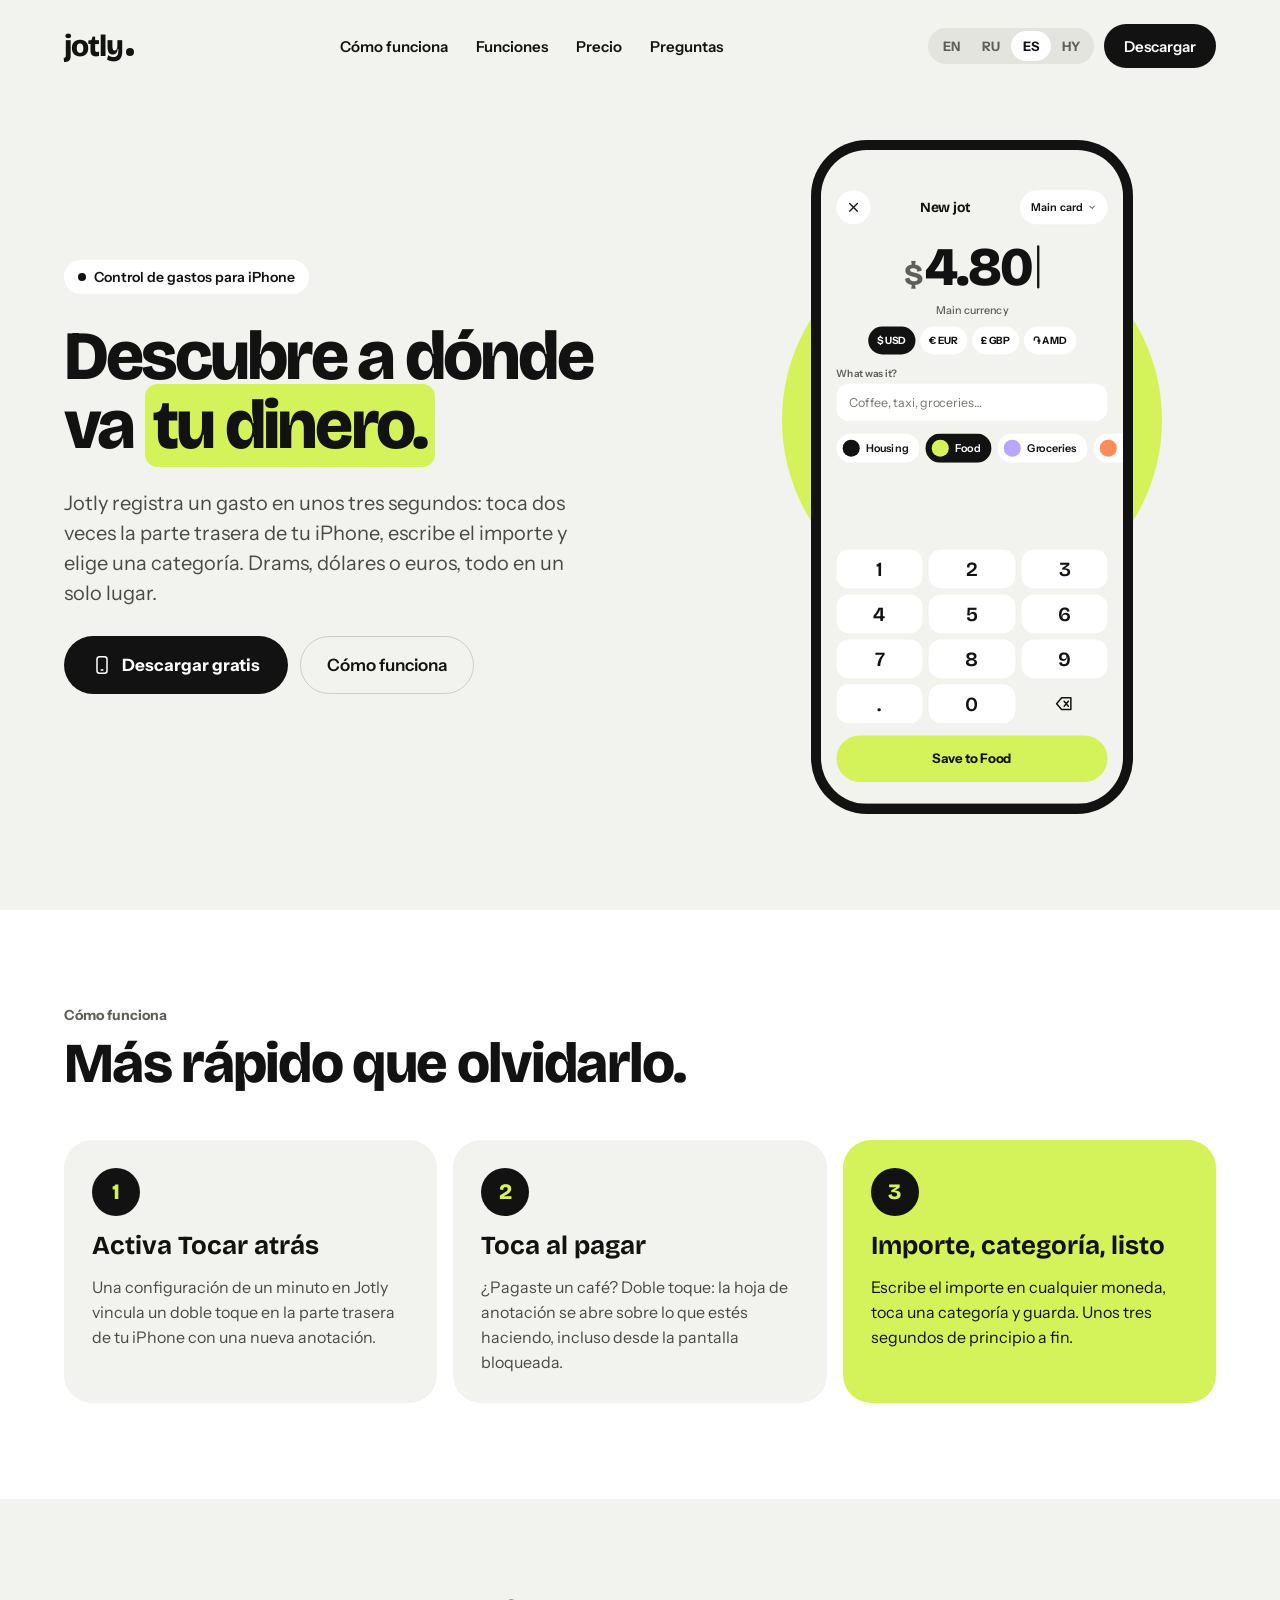
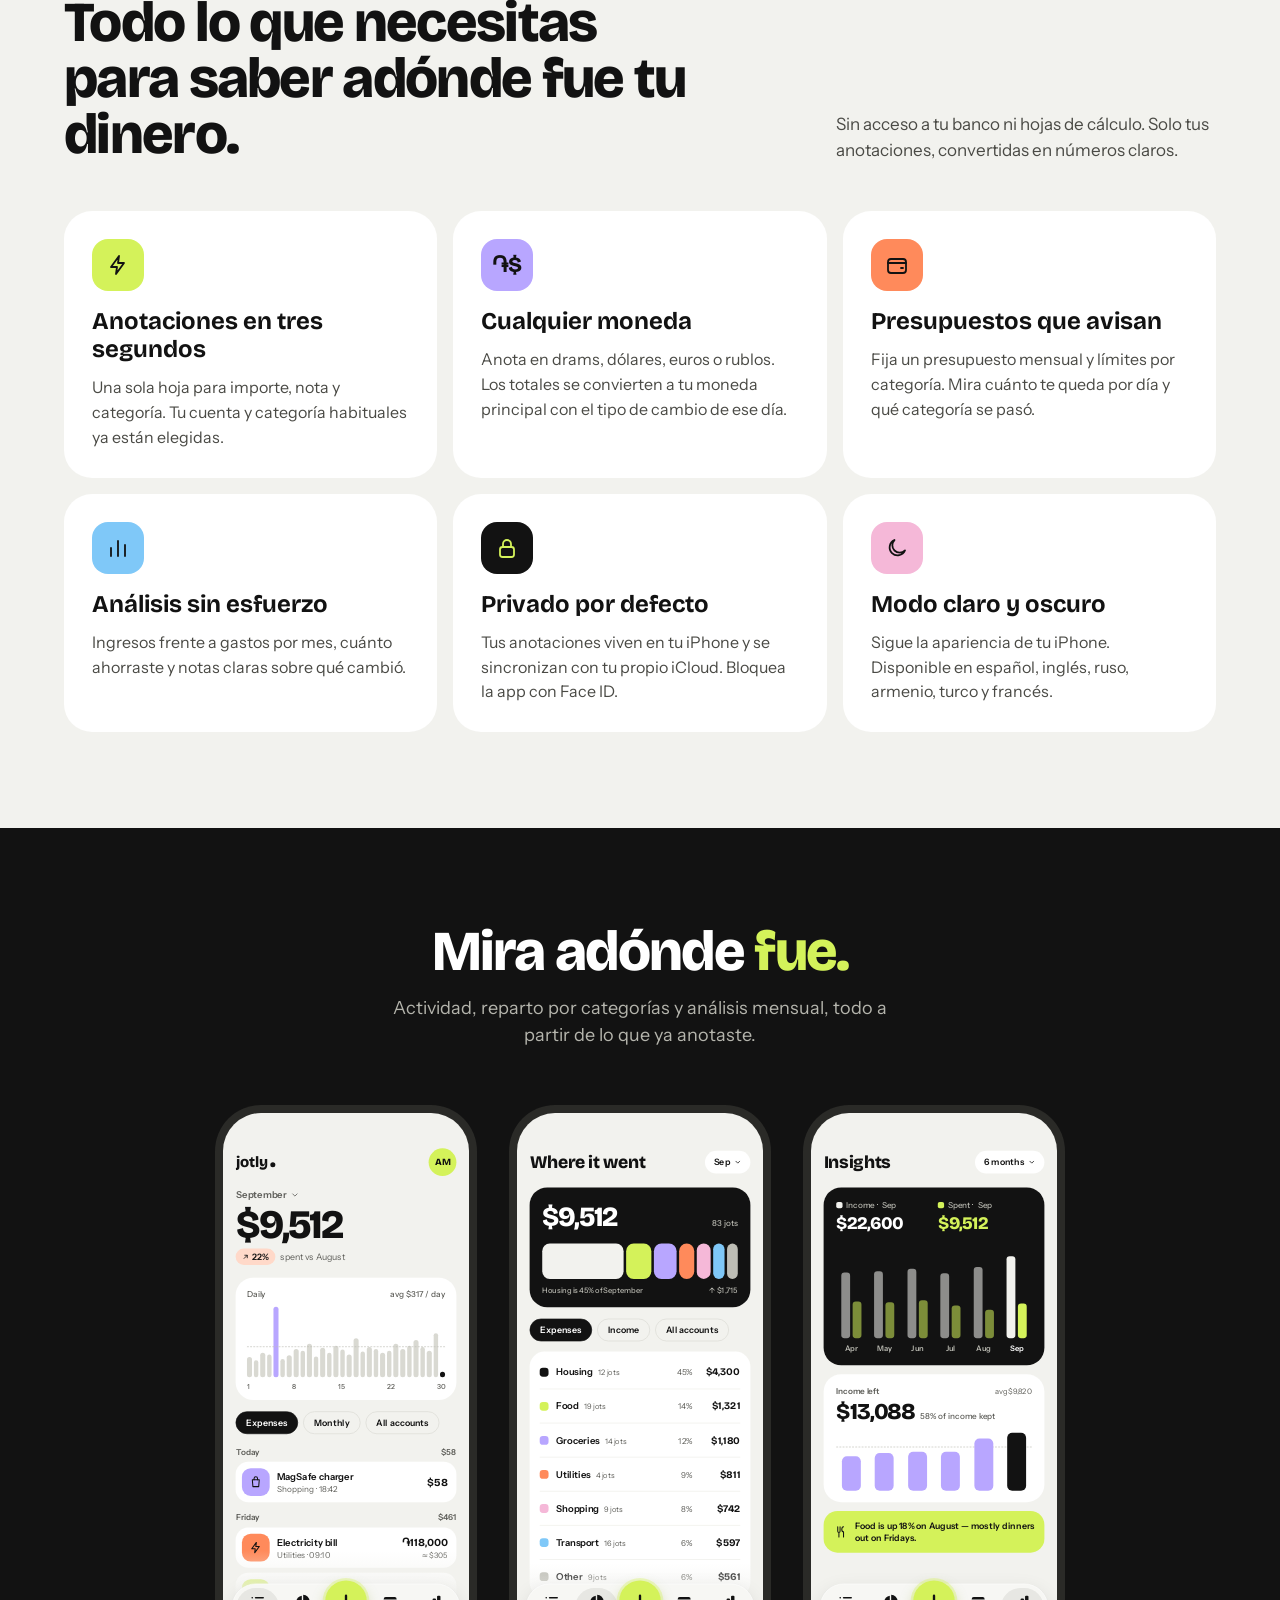
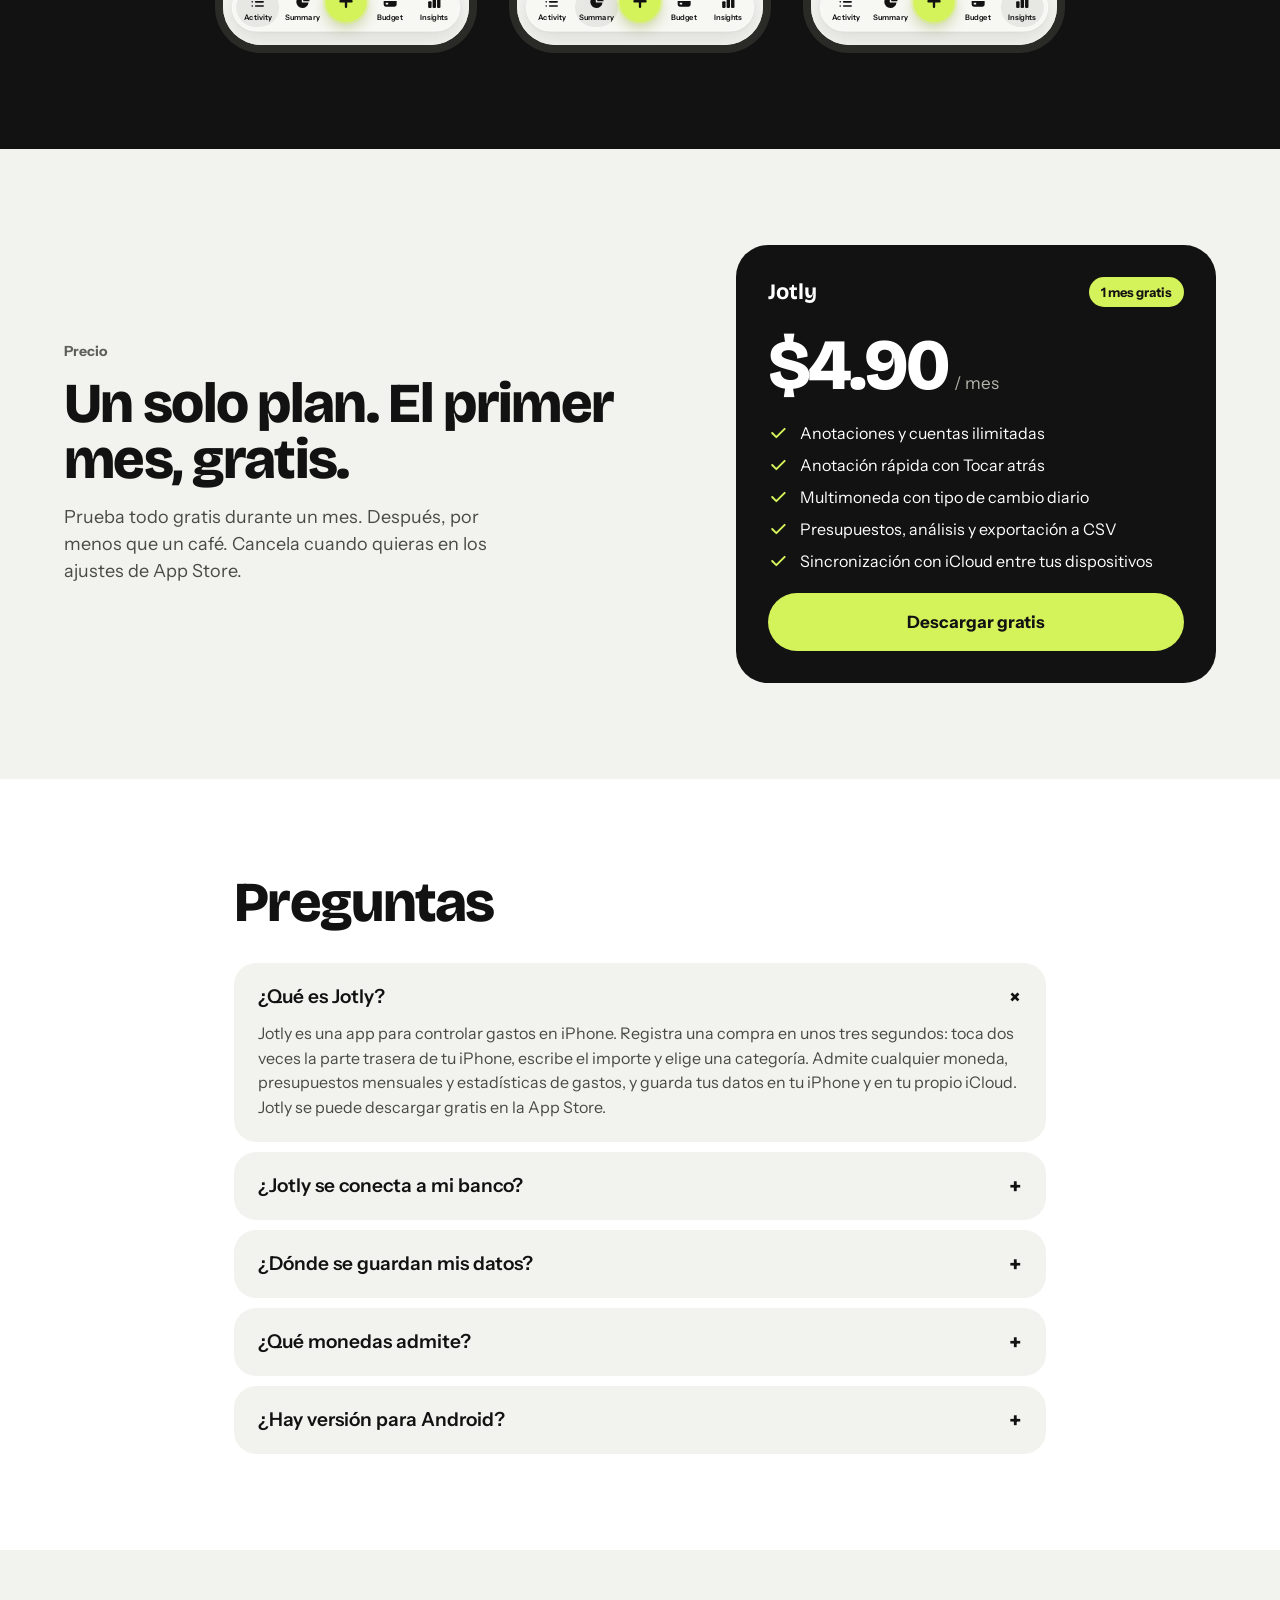
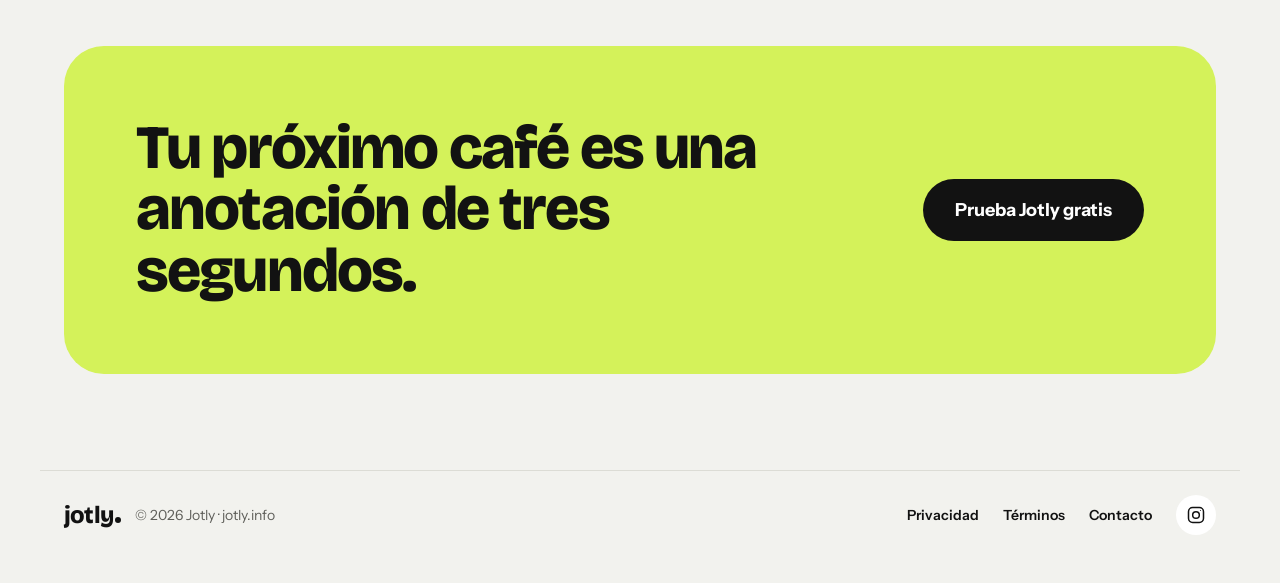
==== commit d2175f76: "FAQ: 'What is Jotly?' answer and FAQPage schema in all languages - New first FAQ item (open by defau" ====
--- a/es/index.html
+++ b/es/index.html
@@ -36,7 +36,8 @@
    "jotly.info",
    "Jotly app"
   ],
-  "url": "https://jotly.info/"
+  "url": "https://jotly.info/",
+  "description": "Jotly is an expense tracker app for iPhone that logs a purchase in about three seconds."
  },
  {
   "@context": "https://schema.org",
@@ -47,7 +48,8 @@
   "sameAs": [
    "https://apps.apple.com/am/app/jotly-expense-tracker/id6829495781",
    "https://www.instagram.com/jotly.app/"
-  ]
+  ],
+  "description": "Jotly is an expense tracker app for iPhone that logs a purchase in about three seconds."
  },
  {
   "@context": "https://schema.org",
@@ -58,10 +60,65 @@
   "url": "https://jotly.info/",
   "installUrl": "https://apps.apple.com/am/app/jotly-expense-tracker/id6829495781",
   "image": "https://jotly.info/icons/icon-512.png",
-  "description": "Log an expense in about three seconds: double-tap the back of your iPhone, type the amount, pick a category. Multi-currency, budgets and insights."
+  "description": "Log an expense in about three seconds: double-tap the back of your iPhone, type the amount, pick a category. Multi-currency, budgets and insights.",
+  "alternateName": [
+   "Jotly",
+   "Jotly: Expense Tracker",
+   "Jotly expense tracker"
+  ]
  }
 ]
 </script>
+<!-- i18n:faq-schema -->
+<script type="application/ld+json">
+{
+ "@context": "https://schema.org",
+ "@type": "FAQPage",
+ "mainEntity": [
+  {
+   "@type": "Question",
+   "name": "¿Qué es Jotly?",
+   "acceptedAnswer": {
+    "@type": "Answer",
+    "text": "Jotly es una app para controlar gastos en iPhone. Registra una compra en unos tres segundos: toca dos veces la parte trasera de tu iPhone, escribe el importe y elige una categoría. Admite cualquier moneda, presupuestos mensuales y estadísticas de gastos, y guarda tus datos en tu iPhone y en tu propio iCloud. Jotly se puede descargar gratis en la App Store."
+   }
+  },
+  {
+   "@type": "Question",
+   "name": "¿Jotly se conecta a mi banco?",
+   "acceptedAnswer": {
+    "@type": "Answer",
+    "text": "No. Tú anotas lo que gastas, así que no hace falta acceder a tu banco. Pronto llegarán las anotaciones automáticas de pagos con Apple Wallet."
+   }
+  },
+  {
+   "@type": "Question",
+   "name": "¿Dónde se guardan mis datos?",
+   "acceptedAnswer": {
+    "@type": "Answer",
+    "text": "En tu iPhone, sincronizados con tu propia cuenta de iCloud. Puedes exportarlo todo a CSV cuando quieras."
+   }
+  },
+  {
+   "@type": "Question",
+   "name": "¿Qué monedas admite?",
+   "acceptedAnswer": {
+    "@type": "Answer",
+    "text": "Cualquiera. Elige una moneda principal para totales y presupuestos; cada anotación conserva su importe original y el tipo de cambio de ese día."
+   }
+  },
+  {
+   "@type": "Question",
+   "name": "¿Hay versión para Android?",
+   "acceptedAnswer": {
+    "@type": "Answer",
+    "text": "Por ahora Jotly es solo para iPhone. Está disponible en español, inglés, ruso, armenio, turco y francés."
+   }
+  }
+ ]
+}
+</script>
+<!-- /i18n:faq-schema -->
 <link rel="icon" href="../favicon.ico" sizes="48x48">
 <link rel="icon" href="../icons/favicon-32.png" type="image/png" sizes="32x32">
 <link rel="icon" href="../icons/favicon-16.png" type="image/png" sizes="16x16">
@@ -346,6 +403,7 @@
   <div class="wrap-narrow section faq">
     <h2 data-i18n="faq.title">Preguntas</h2>
     <div class="faq-list">
+      <details open><summary data-i18n="faq.0.q">¿Qué es Jotly?</summary><p data-i18n="faq.0.a">Jotly es una app para controlar gastos en iPhone. Registra una compra en unos tres segundos: toca dos veces la parte trasera de tu iPhone, escribe el importe y elige una categoría. Admite cualquier moneda, presupuestos mensuales y estadísticas de gastos, y guarda tus datos en tu iPhone y en tu propio iCloud. Jotly se puede descargar gratis en la App Store.</p></details>
       <details><summary data-i18n="faq.1.q">¿Jotly se conecta a mi banco?</summary><p data-i18n="faq.1.a">No. Tú anotas lo que gastas, así que no hace falta acceder a tu banco. Pronto llegarán las anotaciones automáticas de pagos con Apple Wallet.</p></details>
       <details><summary data-i18n="faq.2.q">¿Dónde se guardan mis datos?</summary><p data-i18n="faq.2.a">En tu iPhone, sincronizados con tu propia cuenta de iCloud. Puedes exportarlo todo a CSV cuando quieras.</p></details>
       <details><summary data-i18n="faq.3.q">¿Qué monedas admite?</summary><p data-i18n="faq.3.a">Cualquiera. Elige una moneda principal para totales y presupuestos; cada anotación conserva su importe original y el tipo de cambio de ese día.</p></details>
